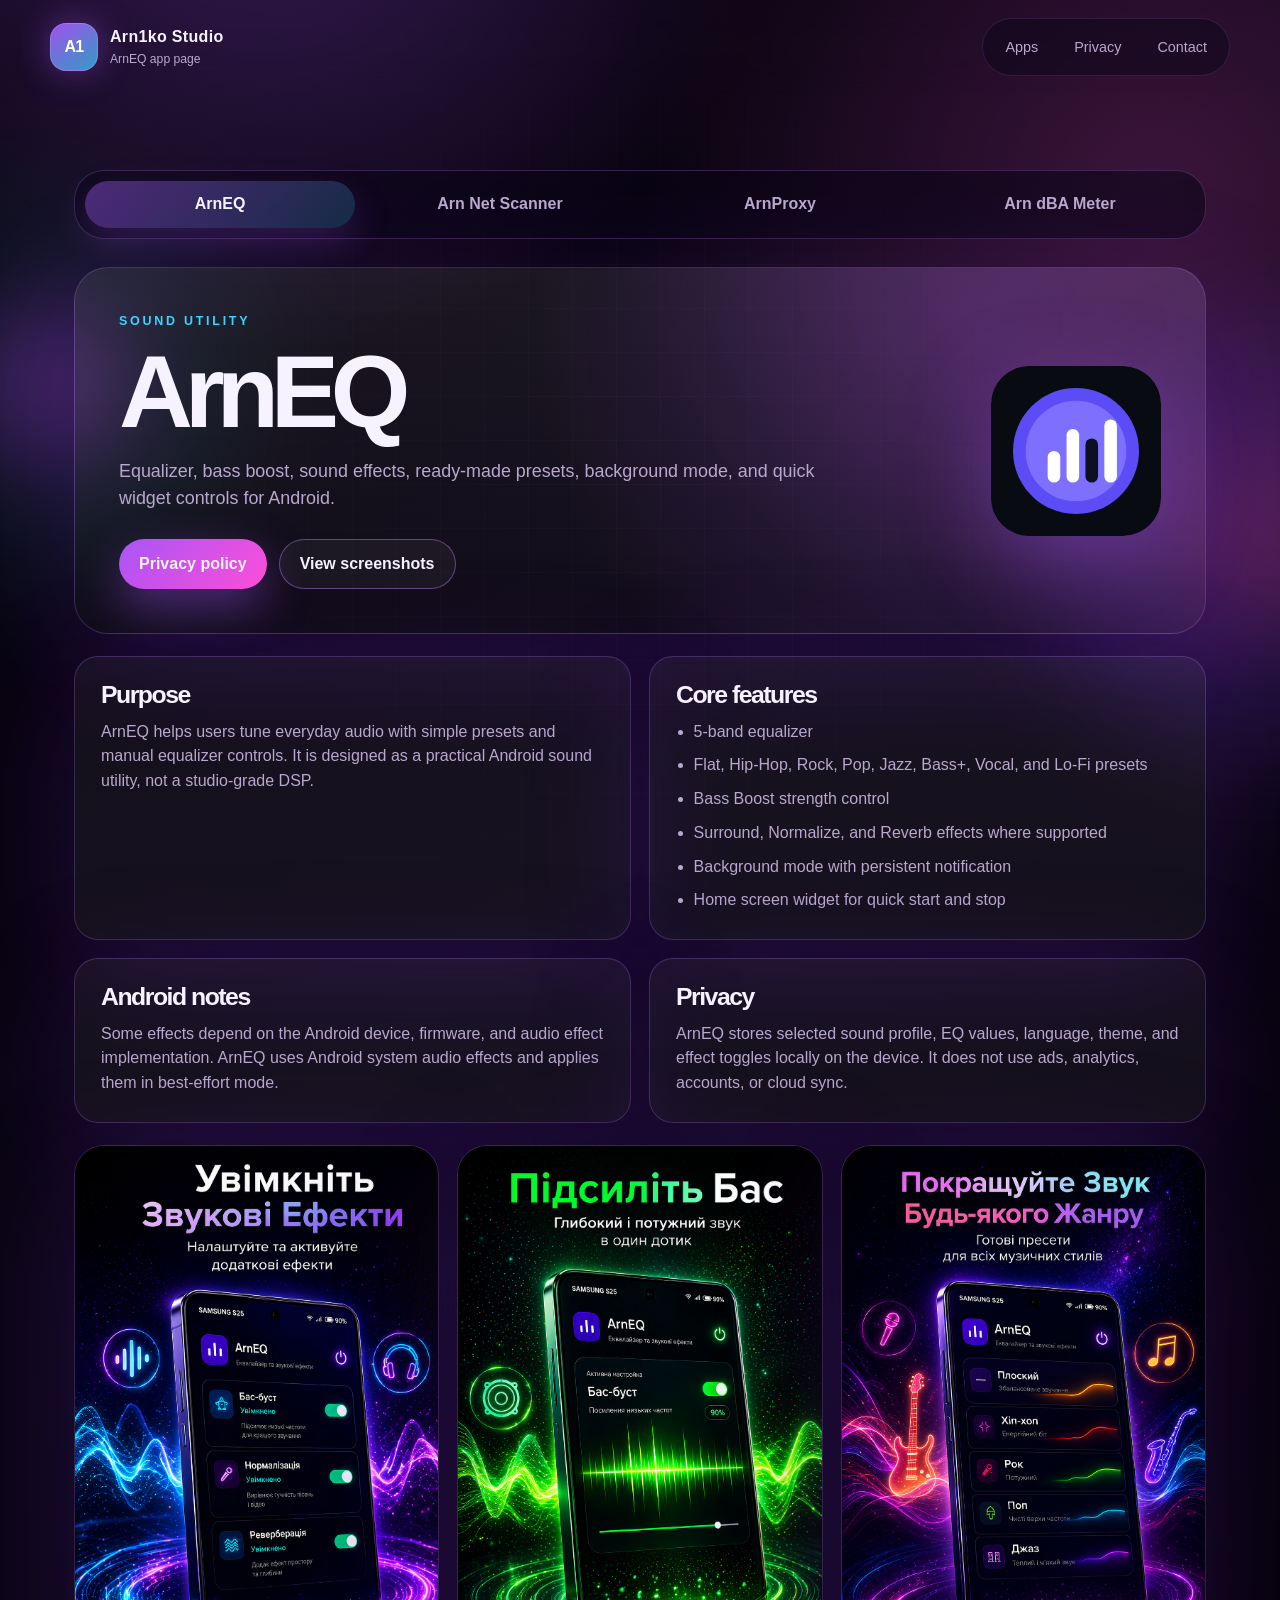
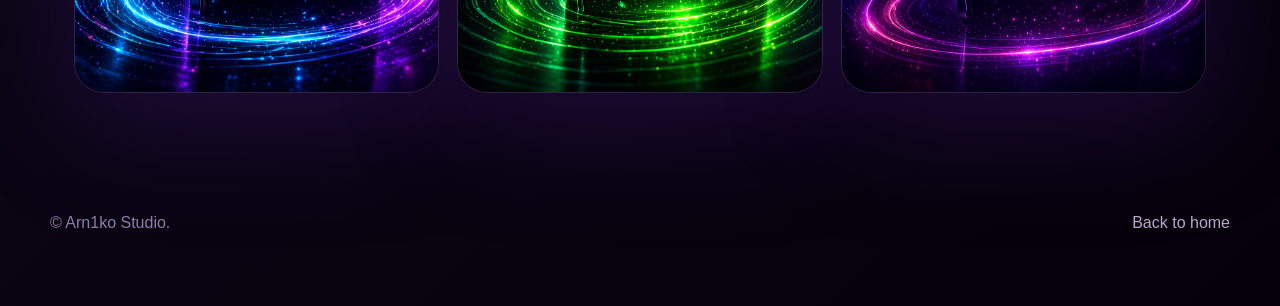
==== app-arneq.html @ 310aeb03 "Add files via upload" ====
<!doctype html>
<html lang="en">
  <head>
    <meta charset="utf-8">
    <meta name="viewport" content="width=device-width, initial-scale=1">
    <meta name="description" content="ArnEQ app page by Arn1ko Studio. Equalizer, bass boost, presets, and Android sound effects.">
    <meta name="theme-color" content="#12051f">
    <title>ArnEQ - Arn1ko Studio</title>
    <link rel="icon" href="assets/images/favicon.svg" type="image/svg+xml">
    <link rel="stylesheet" href="styles.css">
  </head>
  <body>
    <div class="aurora aurora-one" aria-hidden="true"></div>
    <div class="aurora aurora-two" aria-hidden="true"></div>
    <div class="grid-noise" aria-hidden="true"></div>

    <header class="site-header">
      <a class="brand" href="index.html" aria-label="Arn1ko Studio home">
        <span class="brand-mark">A1</span>
        <span><strong>Arn1ko Studio</strong><small>ArnEQ app page</small></span>
      </a>
      <nav class="nav" aria-label="Main navigation">
        <a href="index.html#apps">Apps</a>
        <a href="privacy-policy.html">Privacy</a>
        <a href="index.html#contact">Contact</a>
      </nav>
    </header>

    <main class="app-page-shell">
      <nav class="app-tabs" aria-label="Application pages">
        <a class="active" href="app-arneq.html">ArnEQ</a>
        <a href="app-net-scanner.html">Arn Net Scanner</a>
        <a href="app-arnproxy.html">ArnProxy</a>
        <a href="app-soundwatch.html">Arn dBA Meter</a>
      </nav>

      <section class="app-detail-hero">
        <div>
          <p class="eyebrow">Sound utility</p>
          <h1>ArnEQ</h1>
          <p>
            Equalizer, bass boost, sound effects, ready-made presets, background
            mode, and quick widget controls for Android.
          </p>
          <div class="detail-actions">
            <a class="button primary" href="privacy-policy.html">Privacy policy</a>
            <a class="button ghost" href="index.html#showcase">View screenshots</a>
          </div>
        </div>
        <img class="app-detail-icon" src="assets/images/arneq-icon.svg" alt="ArnEQ icon">
      </section>

      <section class="detail-grid">
        <article class="spec-card">
          <h2>Purpose</h2>
          <p>
            ArnEQ helps users tune everyday audio with simple presets and manual
            equalizer controls. It is designed as a practical Android sound
            utility, not a studio-grade DSP.
          </p>
        </article>
        <article class="spec-card">
          <h2>Core features</h2>
          <ul>
            <li>5-band equalizer</li>
            <li>Flat, Hip-Hop, Rock, Pop, Jazz, Bass+, Vocal, and Lo-Fi presets</li>
            <li>Bass Boost strength control</li>
            <li>Surround, Normalize, and Reverb effects where supported</li>
            <li>Background mode with persistent notification</li>
            <li>Home screen widget for quick start and stop</li>
          </ul>
        </article>
        <article class="spec-card">
          <h2>Android notes</h2>
          <p>
            Some effects depend on the Android device, firmware, and audio
            effect implementation. ArnEQ uses Android system audio effects and
            applies them in best-effort mode.
          </p>
        </article>
        <article class="spec-card">
          <h2>Privacy</h2>
          <p>
            ArnEQ stores selected sound profile, EQ values, language, theme,
            and effect toggles locally on the device. It does not use ads,
            analytics, accounts, or cloud sync.
          </p>
        </article>
      </section>

      <section class="mini-gallery">
        <img src="assets/images/arneq-effects.png" alt="ArnEQ sound effects screen">
        <img src="assets/images/arneq-bass.png" alt="ArnEQ bass boost screen">
        <img src="assets/images/arneq-presets.png" alt="ArnEQ presets screen">
      </section>
    </main>

    <footer class="site-footer">
      <p>&copy; <span id="year"></span> Arn1ko Studio.</p>
      <a href="index.html">Back to home</a>
    </footer>

    <script src="script.js"></script>
  </body>
</html>
---- styles.css ----
:root {
  color-scheme: dark;
  --bg: #05010a;
  --bg-2: #0b0615;
  --panel: rgba(22, 14, 38, 0.72);
  --panel-strong: rgba(34, 20, 56, 0.86);
  --border: rgba(196, 141, 255, 0.22);
  --border-strong: rgba(196, 141, 255, 0.42);
  --text: #f7f2ff;
  --muted: #b9a8cd;
  --muted-2: #8f7ca8;
  --purple: #a855f7;
  --violet: #7c3aed;
  --cyan: #38d5ff;
  --pink: #ff4fd8;
  --green: #28f7a8;
  --shadow: 0 30px 120px rgba(98, 35, 182, 0.25);
  --radius-xl: 34px;
  --radius-lg: 24px;
  --radius-md: 18px;
  --max: 1180px;
  --page-pad: clamp(16px, 4vw, 24px);
}

* {
  box-sizing: border-box;
}

html {
  scroll-behavior: smooth;
  text-size-adjust: 100%;
  -webkit-text-size-adjust: 100%;
}

body {
  width: 100%;
  min-width: 320px;
  min-height: 100vh;
  margin: 0;
  background:
    radial-gradient(circle at 20% -10%, rgba(168, 85, 247, 0.35), transparent 34rem),
    radial-gradient(circle at 90% 10%, rgba(255, 79, 216, 0.20), transparent 32rem),
    linear-gradient(135deg, #05010a 0%, #0b0615 45%, #05010a 100%);
  color: var(--text);
  font-family: "Oxanium", "Space Grotesk", "Trebuchet MS", sans-serif;
  line-height: 1.55;
  overflow-x: hidden;
  -webkit-font-smoothing: antialiased;
}

a {
  color: inherit;
  text-decoration: none;
}

img {
  display: block;
  max-width: 100%;
  height: auto;
}

body,
main,
section,
article,
div,
header,
nav,
footer {
  min-width: 0;
}

h1,
h2,
h3,
p,
li,
dd,
a {
  overflow-wrap: anywhere;
}

.aurora,
.grid-noise {
  pointer-events: none;
  position: fixed;
  inset: auto;
  z-index: -2;
}

.aurora {
  width: 34rem;
  height: 34rem;
  border-radius: 999px;
  filter: blur(36px);
  opacity: 0.55;
  mix-blend-mode: screen;
}

.aurora-one {
  top: 12%;
  left: -14rem;
  background: radial-gradient(circle, rgba(168, 85, 247, 0.75), rgba(56, 213, 255, 0.12), transparent 70%);
  animation: drift 13s ease-in-out infinite alternate;
}

.aurora-two {
  right: -16rem;
  bottom: 10%;
  background: radial-gradient(circle, rgba(255, 79, 216, 0.55), rgba(124, 58, 237, 0.38), transparent 72%);
  animation: drift 16s ease-in-out infinite alternate-reverse;
}

.grid-noise {
  inset: 0;
  z-index: -3;
  background:
    linear-gradient(rgba(255, 255, 255, 0.028) 1px, transparent 1px),
    linear-gradient(90deg, rgba(255, 255, 255, 0.028) 1px, transparent 1px);
  background-size: 44px 44px;
  mask-image: radial-gradient(circle at center, rgba(0, 0, 0, 0.9), transparent 76%);
}

.site-header {
  position: sticky;
  top: 0;
  z-index: 20;
  display: flex;
  flex-wrap: wrap;
  align-items: center;
  justify-content: space-between;
  width: min(100%, calc(var(--max) + 48px));
  margin: 0 auto;
  padding: clamp(14px, 2.4vw, 18px) var(--page-pad);
  gap: 14px;
  backdrop-filter: blur(18px);
}

.brand {
  display: inline-flex;
  align-items: center;
  gap: 12px;
}

.brand-mark {
  display: grid;
  width: 48px;
  height: 48px;
  place-items: center;
  border: 1px solid var(--border-strong);
  border-radius: 16px;
  background:
    linear-gradient(145deg, rgba(168, 85, 247, 0.95), rgba(56, 213, 255, 0.72)),
    #1a0b2a;
  box-shadow: 0 0 34px rgba(168, 85, 247, 0.42);
  color: #fff;
  font-weight: 900;
  letter-spacing: -0.04em;
}

.brand strong,
.brand small {
  display: block;
}

.brand strong {
  font-size: 1rem;
  letter-spacing: 0.02em;
}

.brand small {
  color: var(--muted);
  font-size: 0.76rem;
}

.nav {
  display: flex;
  flex-wrap: wrap;
  justify-content: flex-end;
  gap: 8px;
  max-width: 100%;
  padding: 8px;
  border: 1px solid rgba(196, 141, 255, 0.14);
  border-radius: 999px;
  background: rgba(12, 6, 24, 0.52);
}

.nav a {
  white-space: nowrap;
  padding: 9px 14px;
  border-radius: 999px;
  color: var(--muted);
  font-size: 0.9rem;
  transition: color 180ms ease, background 180ms ease;
}

.nav a:hover,
.nav a:focus-visible {
  color: var(--text);
  background: rgba(168, 85, 247, 0.18);
  outline: none;
}

.section-shell {
  max-width: var(--max);
  margin: 0 auto;
  padding: clamp(58px, 8vw, 86px) var(--page-pad);
}

.hero {
  display: grid;
  grid-template-columns: minmax(0, 1.05fr) minmax(320px, 0.95fr);
  gap: 44px;
  align-items: center;
  min-height: 720px;
  min-height: min(780px, calc(100svh - 24px));
  padding-top: 120px;
}

.eyebrow {
  margin: 0 0 14px;
  color: var(--cyan);
  font-size: 0.78rem;
  font-weight: 800;
  letter-spacing: 0.22em;
  text-transform: uppercase;
}

h1,
h2,
h3,
p {
  margin-top: 0;
}

h1 {
  max-width: 780px;
  margin-bottom: 24px;
  font-size: clamp(3.2rem, 8vw, 7.2rem);
  line-height: 0.92;
  letter-spacing: -0.08em;
  text-wrap: balance;
}

h2 {
  margin-bottom: 18px;
  font-size: clamp(2rem, 5vw, 4.3rem);
  line-height: 0.98;
  letter-spacing: -0.06em;
  text-wrap: balance;
}

h3 {
  margin-bottom: 10px;
  font-size: 1.32rem;
  letter-spacing: -0.03em;
}

.hero-text,
.section-heading p,
.contact-section p,
.glass-panel p {
  color: var(--muted);
  font-size: 1.08rem;
}

.hero-text {
  max-width: 650px;
  margin-bottom: 30px;
}

.hero-actions {
  display: flex;
  flex-wrap: wrap;
  gap: 14px;
  margin-bottom: 34px;
}

.button {
  display: inline-flex;
  align-items: center;
  justify-content: center;
  min-height: 50px;
  padding: 0 20px;
  border-radius: 999px;
  font-weight: 800;
  transition: transform 180ms ease, border-color 180ms ease, box-shadow 180ms ease;
}

.button:hover,
.button:focus-visible {
  transform: translateY(-2px);
  outline: none;
}

.button.primary {
  background: linear-gradient(135deg, var(--purple), var(--pink));
  box-shadow: 0 18px 46px rgba(168, 85, 247, 0.42);
}

.button.ghost {
  border: 1px solid var(--border-strong);
  background: rgba(255, 255, 255, 0.045);
  color: var(--text);
}

.quick-stats {
  display: grid;
  grid-template-columns: repeat(3, minmax(0, 1fr));
  gap: 12px;
  max-width: 620px;
  margin: 0;
}

.quick-stats div {
  padding: 18px;
  border: 1px solid var(--border);
  border-radius: 22px;
  background: rgba(255, 255, 255, 0.045);
}

.quick-stats dt {
  font-size: 2rem;
  font-weight: 900;
}

.quick-stats dd {
  margin: 0;
  color: var(--muted);
  font-size: 0.88rem;
}

.hero-orb {
  position: relative;
  display: grid;
  min-height: 520px;
  place-items: center;
}

.studio-deck {
  isolation: isolate;
}

.deck-card {
  position: relative;
  display: grid;
  width: min(100%, 520px);
  gap: 22px;
  padding: clamp(24px, 4vw, 34px);
  border: 1px solid rgba(216, 194, 255, 0.22);
  border-radius: 34px;
  background:
    radial-gradient(circle at 20% 10%, rgba(168, 85, 247, 0.24), transparent 34%),
    radial-gradient(circle at 88% 8%, rgba(56, 213, 255, 0.14), transparent 28%),
    linear-gradient(145deg, rgba(255, 255, 255, 0.105), rgba(255, 255, 255, 0.03)),
    rgba(10, 4, 22, 0.88);
  box-shadow:
    0 30px 110px rgba(0, 0, 0, 0.45),
    0 0 72px rgba(168, 85, 247, 0.22);
  overflow: hidden;
}

.deck-card::before {
  content: "";
  position: absolute;
  inset: 0;
  background:
    linear-gradient(rgba(255, 255, 255, 0.035) 1px, transparent 1px),
    linear-gradient(90deg, rgba(255, 255, 255, 0.035) 1px, transparent 1px);
  background-size: 34px 34px;
  mask-image: radial-gradient(circle at 50% 34%, rgba(0, 0, 0, 0.75), transparent 72%);
}

.deck-card::after {
  content: "";
  position: absolute;
  right: -90px;
  bottom: -110px;
  width: 260px;
  height: 260px;
  border: 1px solid rgba(168, 85, 247, 0.20);
  border-radius: 999px;
  box-shadow: 0 0 54px rgba(168, 85, 247, 0.16);
}

.deck-header,
.deck-card > p,
.deck-apps {
  position: relative;
  z-index: 1;
}

.deck-header {
  display: flex;
  align-items: center;
  gap: 18px;
}

.deck-mark {
  display: grid;
  width: clamp(78px, 16vw, 108px);
  height: clamp(78px, 16vw, 108px);
  flex: 0 0 auto;
  place-items: center;
  border: 1px solid rgba(196, 141, 255, 0.28);
  border-radius: 28px;
  background:
    radial-gradient(circle at 55% 22%, rgba(255, 255, 255, 0.24), transparent 20%),
    linear-gradient(145deg, #8b5cf6, #4c1d95 58%, #180827);
  box-shadow: 0 22px 68px rgba(124, 58, 237, 0.42);
  font-size: clamp(1.85rem, 5vw, 3rem);
  font-weight: 950;
  letter-spacing: -0.08em;
}

.deck-title {
  display: grid;
  gap: 5px;
}

.deck-title span {
  color: var(--cyan);
  font-size: 0.78rem;
  font-weight: 900;
  letter-spacing: 0.18em;
  text-transform: uppercase;
}

.deck-title strong {
  max-width: 12ch;
  font-size: clamp(1.75rem, 4vw, 2.85rem);
  line-height: 0.98;
  letter-spacing: -0.055em;
}

.deck-card > p {
  max-width: 440px;
  margin: 0;
  color: var(--muted);
}

.deck-apps {
  display: grid;
  grid-template-columns: repeat(2, minmax(0, 1fr));
  gap: 12px;
}

.deck-app {
  display: grid;
  grid-template-columns: auto minmax(0, 1fr);
  grid-template-areas:
    "icon name"
    "icon text";
  gap: 2px 12px;
  align-items: center;
  min-height: 86px;
  padding: 14px;
  border: 1px solid rgba(196, 141, 255, 0.18);
  border-radius: 22px;
  background: rgba(5, 1, 10, 0.48);
  transition: transform 180ms ease, border-color 180ms ease, background 180ms ease;
}

.deck-app:hover,
.deck-app:focus-visible {
  transform: translateY(-3px);
  border-color: var(--border-strong);
  background: rgba(168, 85, 247, 0.12);
  outline: none;
}

.deck-icon {
  grid-area: icon;
  display: grid;
  width: 44px;
  height: 44px;
  place-items: center;
  border-radius: 16px;
  background: linear-gradient(145deg, rgba(168, 85, 247, 0.95), rgba(56, 213, 255, 0.72));
  box-shadow: 0 12px 34px rgba(168, 85, 247, 0.24);
}

.deck-image {
  overflow: hidden;
  padding: 0;
  background: rgba(255, 255, 255, 0.04);
}

.deck-image img {
  width: 100%;
  height: 100%;
  object-fit: cover;
}

.deck-app strong {
  grid-area: name;
  min-width: 0;
  font-size: 1rem;
  line-height: 1.12;
}

.deck-app small {
  grid-area: text;
  min-width: 0;
  color: var(--muted);
  font-size: 0.82rem;
}

.section-heading {
  max-width: 780px;
  margin-bottom: 34px;
}

.section-heading.split {
  display: grid;
  max-width: none;
  grid-template-columns: 1fr 0.76fr;
  gap: 34px;
  align-items: end;
}

.app-grid {
  display: grid;
  grid-template-columns: repeat(4, minmax(0, 1fr));
  gap: 18px;
}

.app-card {
  position: relative;
  min-height: 310px;
  padding: 22px;
  border: 1px solid var(--border);
  border-radius: var(--radius-lg);
  background:
    linear-gradient(180deg, rgba(255, 255, 255, 0.075), rgba(255, 255, 255, 0.028)),
    var(--panel);
  box-shadow: var(--shadow);
  overflow: hidden;
}

.app-card::after {
  content: "";
  position: absolute;
  inset: auto -20% -40% -20%;
  height: 150px;
  background: radial-gradient(circle, rgba(168, 85, 247, 0.22), transparent 70%);
}

.featured-card {
  grid-column: span 2;
  background:
    radial-gradient(circle at 22% 18%, rgba(56, 213, 255, 0.18), transparent 25rem),
    radial-gradient(circle at 78% 80%, rgba(255, 79, 216, 0.20), transparent 24rem),
    var(--panel-strong);
}

.app-icon {
  position: relative;
  z-index: 1;
  width: 68px;
  height: 68px;
  margin-bottom: 22px;
  border-radius: 20px;
  object-fit: cover;
  box-shadow: 0 18px 44px rgba(0, 0, 0, 0.35);
}

.app-content {
  position: relative;
  z-index: 1;
}

.app-content p {
  color: var(--muted);
}

.app-content ul {
  display: grid;
  gap: 8px;
  margin: 18px 0 0;
  padding: 0;
  list-style: none;
  color: var(--muted);
}

.app-content li {
  position: relative;
  padding-left: 18px;
}

.app-content li::before {
  content: "";
  position: absolute;
  top: 0.7em;
  left: 0;
  width: 7px;
  height: 7px;
  border-radius: 999px;
  background: var(--cyan);
  box-shadow: 0 0 18px var(--cyan);
}

.app-detail-link {
  display: inline-flex;
  margin-top: 20px;
  color: var(--cyan);
  font-weight: 900;
  text-decoration: underline;
  text-underline-offset: 5px;
}

.app-detail-link:hover,
.app-detail-link:focus-visible {
  color: var(--text);
  outline: none;
}

.status-pill {
  display: inline-flex;
  align-items: center;
  margin-bottom: 14px;
  padding: 6px 10px;
  border: 1px solid rgba(168, 85, 247, 0.32);
  border-radius: 999px;
  background: rgba(168, 85, 247, 0.12);
  color: #d8c2ff;
  font-size: 0.75rem;
  font-weight: 800;
  letter-spacing: 0.08em;
  text-transform: uppercase;
}

.status-pill.live {
  border-color: rgba(40, 247, 168, 0.42);
  background: rgba(40, 247, 168, 0.10);
  color: #a7ffd9;
}

.status-pill.dev {
  border-color: rgba(56, 213, 255, 0.38);
  background: rgba(56, 213, 255, 0.10);
  color: #aeeeff;
}

.showcase-section {
  padding-top: 56px;
}

.showcase-grid {
  display: grid;
  grid-template-columns: repeat(4, minmax(0, 1fr));
  gap: 18px;
  align-items: start;
}

.phone-shot {
  margin: 0;
  padding: 10px;
  border: 1px solid var(--border);
  border-radius: 28px;
  background: rgba(255, 255, 255, 0.045);
  box-shadow: var(--shadow);
  transform: translateY(0);
  transition: transform 220ms ease, border-color 220ms ease;
}

.phone-shot:nth-child(2),
.phone-shot:nth-child(3) {
  margin-top: 50px;
}

.phone-shot:hover {
  transform: translateY(-8px);
  border-color: var(--border-strong);
}

.phone-shot img {
  width: 100%;
  border-radius: 22px;
}

.phone-shot figcaption {
  padding: 14px 8px 4px;
  color: var(--muted);
  font-size: 0.9rem;
}

.reveal {
  opacity: 0;
  transform: translateY(22px);
  transition: opacity 700ms ease, transform 700ms ease;
}

.reveal.is-visible {
  opacity: 1;
  transform: translateY(0);
}

.about-section {
  display: grid;
  grid-template-columns: 0.88fr 1.12fr;
  gap: 20px;
}

.glass-panel,
.principles article,
.contact-card,
.policy-card,
.policy-hero {
  border: 1px solid var(--border);
  border-radius: var(--radius-xl);
  background: linear-gradient(180deg, rgba(255, 255, 255, 0.078), rgba(255, 255, 255, 0.032));
  box-shadow: var(--shadow);
}

.glass-panel {
  padding: 34px;
}

.principles {
  display: grid;
  gap: 14px;
}

.principles article {
  padding: 24px;
}

.principles span {
  display: inline-block;
  margin-bottom: 12px;
  color: var(--cyan);
  font-weight: 900;
  letter-spacing: 0.12em;
}

.principles p {
  margin-bottom: 0;
  color: var(--muted);
}

.contact-section {
  display: grid;
  grid-template-columns: 1fr 0.72fr;
  gap: 24px;
  align-items: center;
}

.contact-card {
  display: grid;
  gap: 10px;
  padding: 28px;
}

.contact-card > a:first-child {
  color: var(--cyan);
  font-size: clamp(1.2rem, 3vw, 1.8rem);
  font-weight: 900;
  word-break: break-word;
}

.contact-card span {
  color: var(--muted);
}

.text-link {
  color: #dfc7ff;
  text-decoration: underline;
  text-underline-offset: 4px;
}

.site-footer {
  display: flex;
  justify-content: space-between;
  max-width: calc(var(--max) + 48px);
  margin: 0 auto;
  padding: 32px 24px 54px;
  color: var(--muted-2);
}

.site-footer a {
  color: var(--muted);
}

.policy-shell {
  max-width: 920px;
  margin: 0 auto;
  padding: clamp(58px, 8vw, 86px) var(--page-pad);
}

.app-page-shell {
  max-width: var(--max);
  margin: 0 auto;
  padding: clamp(56px, 7vw, 76px) var(--page-pad) clamp(64px, 8vw, 86px);
}

.app-tabs {
  display: grid;
  grid-template-columns: repeat(4, minmax(0, 1fr));
  gap: 10px;
  margin-bottom: 28px;
  padding: 10px;
  border: 1px solid var(--border);
  border-radius: 30px;
  background: rgba(12, 6, 24, 0.58);
}

.app-tabs a {
  min-width: 0;
  padding: 11px 16px;
  border-radius: 999px;
  color: var(--muted);
  font-weight: 800;
  text-align: center;
  transition: color 180ms ease, background 180ms ease, box-shadow 180ms ease;
}

.app-tabs a.active,
.app-tabs a:hover,
.app-tabs a:focus-visible {
  color: var(--text);
  background: linear-gradient(135deg, rgba(168, 85, 247, 0.42), rgba(56, 213, 255, 0.18));
  box-shadow: 0 14px 36px rgba(168, 85, 247, 0.22);
  outline: none;
}

.app-detail-hero {
  display: grid;
  grid-template-columns: minmax(0, 1fr) auto;
  gap: 26px;
  align-items: center;
  margin-bottom: 22px;
  padding: clamp(24px, 5vw, 44px);
  border: 1px solid var(--border);
  border-radius: var(--radius-xl);
  background:
    radial-gradient(circle at 80% 18%, rgba(168, 85, 247, 0.24), transparent 28rem),
    linear-gradient(180deg, rgba(255, 255, 255, 0.078), rgba(255, 255, 255, 0.032));
  box-shadow: var(--shadow);
}

.app-detail-hero h1 {
  margin-bottom: 18px;
  font-size: clamp(3rem, 9vw, 6.4rem);
}

.app-detail-hero p:not(.eyebrow) {
  max-width: 720px;
  color: var(--muted);
  font-size: 1.12rem;
}

.app-detail-icon {
  width: min(32vw, 170px);
  height: min(32vw, 170px);
  min-width: 116px;
  min-height: 116px;
  border-radius: 38px;
  object-fit: contain;
  box-shadow: 0 24px 86px rgba(168, 85, 247, 0.34);
}

.detail-actions {
  display: flex;
  flex-wrap: wrap;
  align-items: center;
  gap: 12px;
  margin-top: 26px;
}

.detail-actions .status-pill {
  margin-bottom: 0;
}

.detail-grid {
  display: grid;
  grid-template-columns: repeat(2, minmax(0, 1fr));
  gap: 18px;
}

.spec-card {
  padding: 26px;
  border: 1px solid var(--border);
  border-radius: var(--radius-lg);
  background: rgba(255, 255, 255, 0.05);
  box-shadow: var(--shadow);
}

.spec-card h2 {
  margin-bottom: 12px;
  font-size: 1.55rem;
}

.spec-card p,
.spec-card li {
  color: var(--muted);
}

.spec-card p:last-child {
  margin-bottom: 0;
}

.spec-card ul {
  display: grid;
  gap: 9px;
  margin: 0;
  padding-left: 1.1rem;
}

.mini-gallery {
  display: grid;
  grid-template-columns: repeat(3, minmax(0, 1fr));
  gap: 18px;
  margin-top: 22px;
}

.mini-gallery img {
  border: 1px solid var(--border);
  border-radius: 30px;
  box-shadow: var(--shadow);
}

.policy-hero {
  padding: 34px;
  margin-bottom: 22px;
}

.policy-hero h1 {
  margin-bottom: 12px;
  font-size: clamp(2.6rem, 7vw, 5.6rem);
}

.policy-hero p:last-child {
  margin-bottom: 0;
  color: var(--muted);
}

.policy-card {
  padding: clamp(24px, 5vw, 46px);
}

.policy-card h2 {
  margin: 30px 0 10px;
  font-size: 1.55rem;
  letter-spacing: -0.03em;
}

.policy-card h2:first-child {
  margin-top: 0;
}

.policy-card p {
  color: var(--muted);
}

.policy-card a {
  color: var(--cyan);
  text-decoration: underline;
  text-underline-offset: 4px;
}

@keyframes drift {
  from { transform: translate3d(0, 0, 0) scale(1); }
  to { transform: translate3d(4rem, 3rem, 0) scale(1.12); }
}

@media (max-width: 1080px) {
  .site-header,
  .hero,
  .section-heading.split,
  .about-section,
  .contact-section {
    grid-template-columns: 1fr;
  }

  .site-header {
    align-items: flex-start;
    gap: 14px;
  }

  .nav {
    justify-content: flex-start;
    max-width: 100%;
    overflow-x: auto;
  }

  .hero {
    min-height: auto;
    padding-top: 78px;
  }

  .app-grid,
  .showcase-grid,
  .detail-grid,
  .mini-gallery {
    grid-template-columns: repeat(2, minmax(0, 1fr));
  }

  .featured-card {
    grid-column: span 2;
  }

  .phone-shot:nth-child(2),
  .phone-shot:nth-child(3) {
    margin-top: 0;
  }
}

@media (max-width: 760px) {
  .app-tabs {
    grid-template-columns: repeat(2, minmax(0, 1fr));
    border-radius: 24px;
  }

  .contact-card,
  .glass-panel,
  .policy-card,
  .policy-hero,
  .spec-card {
    border-radius: 24px;
  }

  .quick-stats {
    grid-template-columns: 1fr;
  }

  .hero-actions .button {
    flex: 1 1 180px;
  }
}

@media (max-width: 640px) {
  .site-header {
    position: relative;
    padding: 16px var(--page-pad);
  }

  .brand small {
    display: none;
  }

  .nav {
    width: 100%;
    display: grid;
    grid-template-columns: repeat(2, minmax(0, 1fr));
    border-radius: 22px;
  }

  .nav a {
    text-align: center;
  }

  .section-shell,
  .policy-shell {
    padding: 54px var(--page-pad);
  }

  .hero {
    padding-top: 48px;
  }

  h1 {
    font-size: clamp(3rem, 18vw, 4.8rem);
  }

  .quick-stats,
  .app-grid,
  .showcase-grid,
  .detail-grid,
  .mini-gallery,
  .app-detail-hero {
    grid-template-columns: 1fr;
  }

  .app-detail-icon {
    justify-self: start;
  }

  .featured-card {
    grid-column: auto;
  }

  .hero-orb {
    min-height: 380px;
  }

  .deck-card {
    width: min(100%, 560px);
  }

  .site-footer {
    display: grid;
    gap: 8px;
    padding-inline: var(--page-pad);
  }
}

@media (max-width: 430px) {
  :root {
    --page-pad: 14px;
    --radius-xl: 26px;
    --radius-lg: 20px;
  }

  .brand-mark {
    width: 44px;
    height: 44px;
    border-radius: 14px;
  }

  .brand strong {
    font-size: 0.95rem;
  }

  .nav,
  .app-tabs {
    grid-template-columns: 1fr;
  }

  h1 {
    font-size: clamp(2.65rem, 16vw, 3.7rem);
    letter-spacing: -0.07em;
  }

  h2 {
    font-size: clamp(1.85rem, 11vw, 3.2rem);
  }

  .hero {
    gap: 28px;
  }

  .hero-orb {
    min-height: 310px;
  }

  .deck-card {
    border-radius: 26px;
  }

  .deck-header {
    align-items: flex-start;
  }

  .deck-apps {
    grid-template-columns: 1fr;
  }

  .app-card,
  .principles article,
  .contact-card {
    padding: 20px;
  }

  .app-detail-hero {
    padding: 22px;
  }

  .app-detail-hero h1 {
    font-size: clamp(2.55rem, 15vw, 3.6rem);
  }

  .detail-actions .button,
  .hero-actions .button {
    width: 100%;
  }
}

@media (prefers-reduced-motion: reduce) {
  *,
  *::before,
  *::after {
    animation-duration: 0.01ms !important;
    animation-iteration-count: 1 !important;
    scroll-behavior: auto !important;
    transition-duration: 0.01ms !important;
  }
}
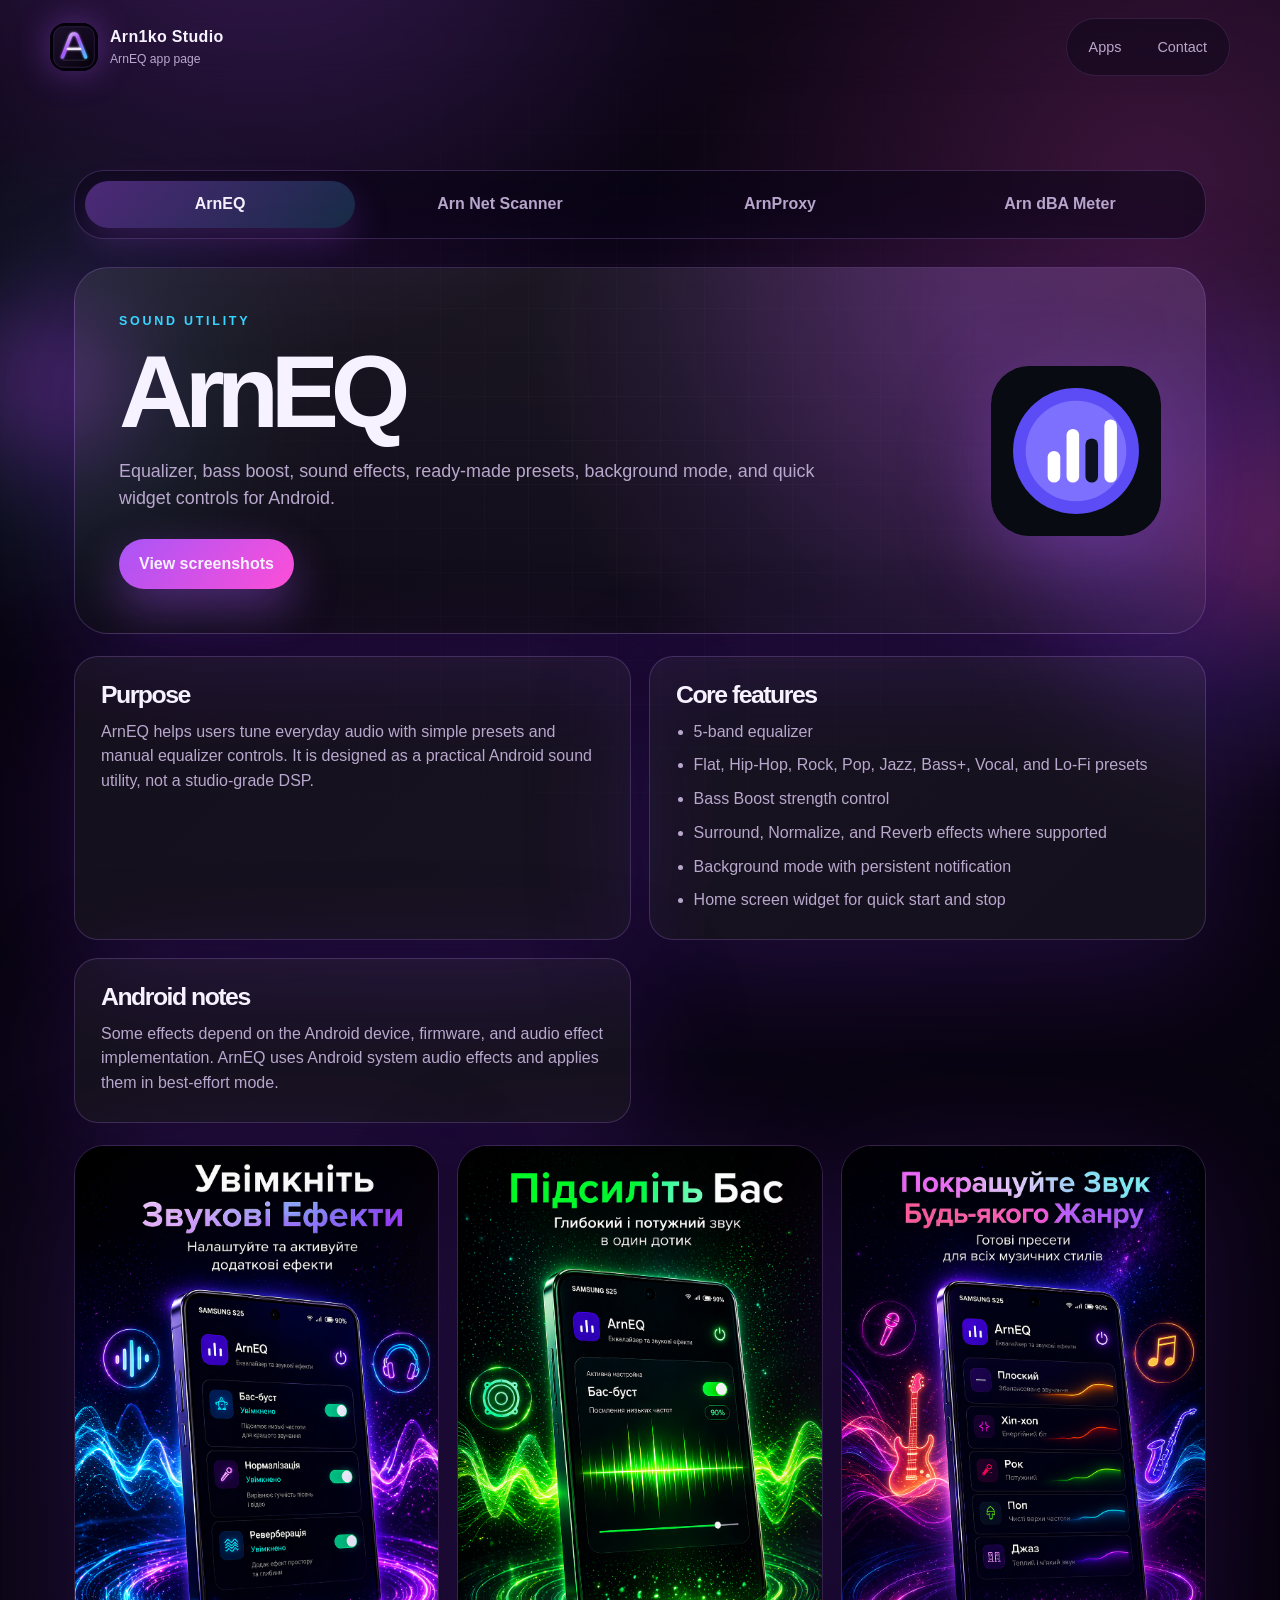
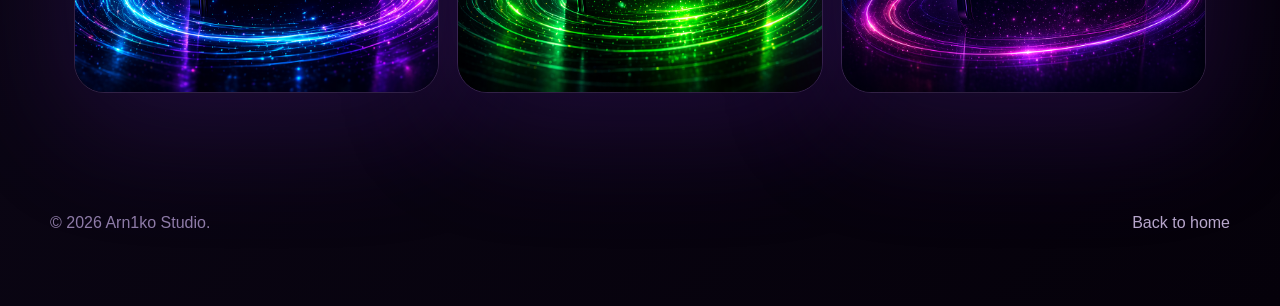
==== commit ff7a6ace: "Add files via upload" ====
--- a/app-arneq.html
+++ b/app-arneq.html
@@ -16,12 +16,11 @@
 
     <header class="site-header">
       <a class="brand" href="index.html" aria-label="Arn1ko Studio home">
-        <span class="brand-mark">A1</span>
+        <span class="brand-mark" aria-hidden="true"><img src="assets/images/favicon.svg" alt=""></span>
         <span><strong>Arn1ko Studio</strong><small>ArnEQ app page</small></span>
       </a>
       <nav class="nav" aria-label="Main navigation">
         <a href="index.html#apps">Apps</a>
-        <a href="privacy-policy.html">Privacy</a>
         <a href="index.html#contact">Contact</a>
       </nav>
     </header>
@@ -43,8 +42,7 @@
             mode, and quick widget controls for Android.
           </p>
           <div class="detail-actions">
-            <a class="button primary" href="privacy-policy.html">Privacy policy</a>
-            <a class="button ghost" href="index.html#showcase">View screenshots</a>
+            <a class="button primary" href="index.html#showcase">View screenshots</a>
           </div>
         </div>
         <img class="app-detail-icon" src="assets/images/arneq-icon.svg" alt="ArnEQ icon">
@@ -78,14 +76,6 @@
             applies them in best-effort mode.
           </p>
         </article>
-        <article class="spec-card">
-          <h2>Privacy</h2>
-          <p>
-            ArnEQ stores selected sound profile, EQ values, language, theme,
-            and effect toggles locally on the device. It does not use ads,
-            analytics, accounts, or cloud sync.
-          </p>
-        </article>
       </section>
 
       <section class="mini-gallery">
--- a/styles.css
+++ b/styles.css
@@ -27,9 +27,13 @@
 }
 
 html {
-  scroll-behavior: smooth;
+  scroll-behavior: auto;
   text-size-adjust: 100%;
   -webkit-text-size-adjust: 100%;
+}
+
+section[id] {
+  scroll-margin-top: 96px;
 }
 
 body {
@@ -81,11 +85,26 @@
 }
 
 .aurora,
+.ambient-field,
 .grid-noise {
   pointer-events: none;
   position: fixed;
   inset: auto;
   z-index: -2;
+}
+
+.ambient-field {
+  inset: -18vmax;
+  z-index: -4;
+  opacity: 0.72;
+  filter: blur(18px) saturate(1.14);
+  background:
+    radial-gradient(34rem 24rem at 14% 28%, rgba(168, 85, 247, 0.28), transparent 66%),
+    radial-gradient(30rem 22rem at 78% 18%, rgba(124, 58, 237, 0.22), transparent 68%),
+    radial-gradient(36rem 26rem at 58% 84%, rgba(255, 79, 216, 0.18), transparent 70%),
+    radial-gradient(26rem 20rem at 88% 74%, rgba(86, 34, 180, 0.24), transparent 72%);
+  transform: translate3d(0, 0, 0) scale(1.02);
+  animation: ambient-shift 22s ease-in-out infinite alternate;
 }
 
 .aurora {
@@ -147,15 +166,16 @@
   width: 48px;
   height: 48px;
   place-items: center;
-  border: 1px solid var(--border-strong);
   border-radius: 16px;
-  background:
-    linear-gradient(145deg, rgba(168, 85, 247, 0.95), rgba(56, 213, 255, 0.72)),
-    #1a0b2a;
+  background: #07020d;
   box-shadow: 0 0 34px rgba(168, 85, 247, 0.42);
-  color: #fff;
-  font-weight: 900;
-  letter-spacing: -0.04em;
+  overflow: hidden;
+}
+
+.brand-mark img {
+  width: 100%;
+  height: 100%;
+  object-fit: cover;
 }
 
 .brand strong,
@@ -398,19 +418,20 @@
 
 .deck-mark {
   display: grid;
-  width: clamp(78px, 16vw, 108px);
-  height: clamp(78px, 16vw, 108px);
+  width: clamp(70px, 12vw, 94px);
+  height: clamp(70px, 12vw, 94px);
   flex: 0 0 auto;
   place-items: center;
-  border: 1px solid rgba(196, 141, 255, 0.28);
-  border-radius: 28px;
-  background:
-    radial-gradient(circle at 55% 22%, rgba(255, 255, 255, 0.24), transparent 20%),
-    linear-gradient(145deg, #8b5cf6, #4c1d95 58%, #180827);
+  border-radius: 26px;
+  background: #07020d;
   box-shadow: 0 22px 68px rgba(124, 58, 237, 0.42);
-  font-size: clamp(1.85rem, 5vw, 3rem);
-  font-weight: 950;
-  letter-spacing: -0.08em;
+  overflow: hidden;
+}
+
+.deck-mark img {
+  width: 100%;
+  height: 100%;
+  object-fit: cover;
 }
 
 .deck-title {
@@ -469,6 +490,10 @@
   outline: none;
 }
 
+.deck-app-wide {
+  grid-column: 1 / -1;
+}
+
 .deck-icon {
   grid-area: icon;
   display: grid;
@@ -551,6 +576,13 @@
   background:
     radial-gradient(circle at 22% 18%, rgba(56, 213, 255, 0.18), transparent 25rem),
     radial-gradient(circle at 78% 80%, rgba(255, 79, 216, 0.20), transparent 24rem),
+    var(--panel-strong);
+}
+
+.mesh-card {
+  background:
+    radial-gradient(circle at 20% 20%, rgba(119, 242, 208, 0.13), transparent 22rem),
+    radial-gradient(circle at 78% 76%, rgba(168, 85, 247, 0.22), transparent 26rem),
     var(--panel-strong);
 }
 
@@ -953,6 +985,14 @@
   color: var(--muted);
 }
 
+.policy-card ul {
+  display: grid;
+  gap: 8px;
+  margin: 0 0 20px;
+  padding-left: 1.2rem;
+  color: var(--muted);
+}
+
 .policy-card a {
   color: var(--cyan);
   text-decoration: underline;
@@ -962,6 +1002,18 @@
 @keyframes drift {
   from { transform: translate3d(0, 0, 0) scale(1); }
   to { transform: translate3d(4rem, 3rem, 0) scale(1.12); }
+}
+
+@keyframes ambient-shift {
+  0% {
+    transform: translate3d(-2rem, -1rem, 0) scale(1.02) rotate(0deg);
+  }
+  45% {
+    transform: translate3d(2.5rem, 1.5rem, 0) scale(1.08) rotate(5deg);
+  }
+  100% {
+    transform: translate3d(0.5rem, 3rem, 0) scale(1.04) rotate(-4deg);
+  }
 }
 
 @media (max-width: 1080px) {
@@ -1170,9 +1222,12 @@
   *,
   *::before,
   *::after {
-    animation-duration: 0.01ms !important;
-    animation-iteration-count: 1 !important;
     scroll-behavior: auto !important;
     transition-duration: 0.01ms !important;
   }
-}
+
+  .aurora,
+  .ambient-field {
+    animation-duration: 42s !important;
+  }
+}
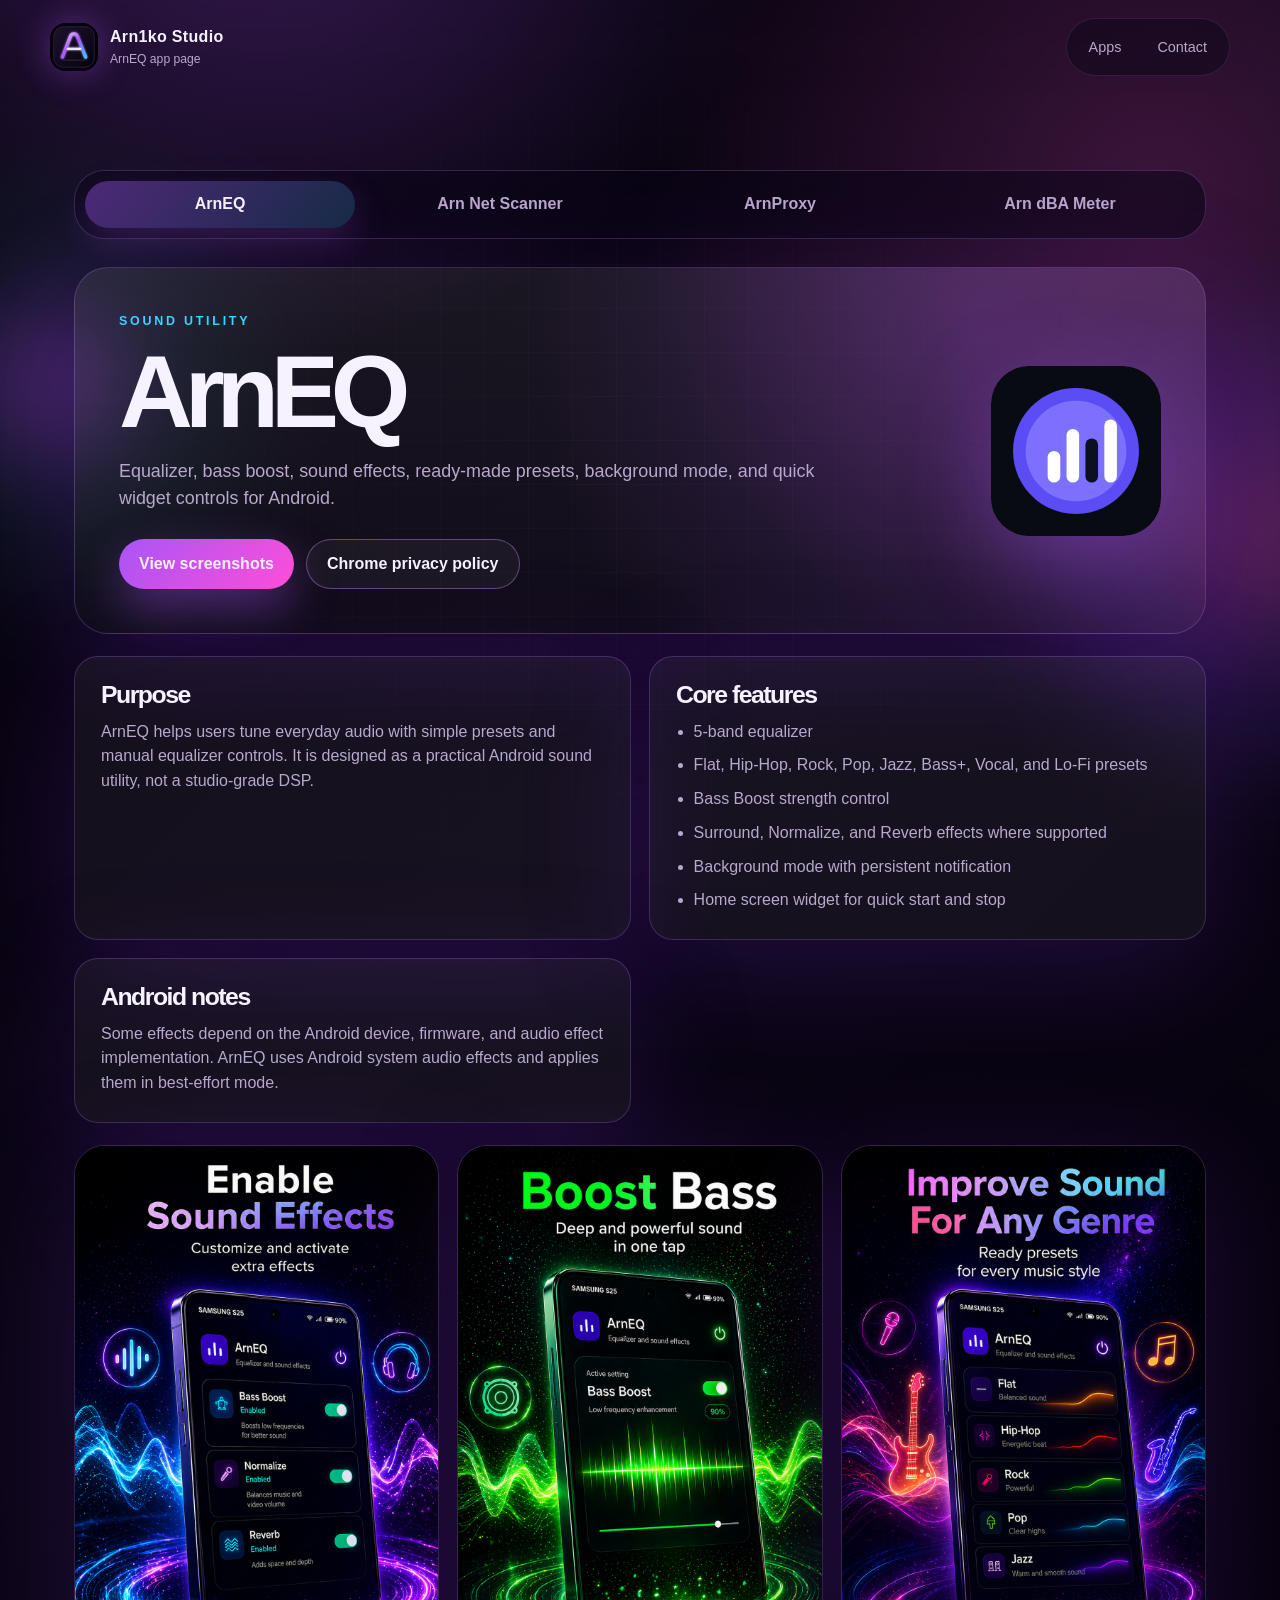
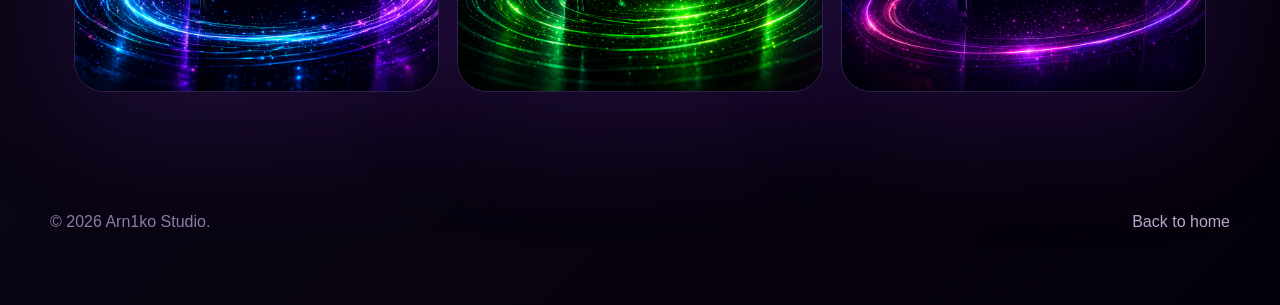
==== commit d9495ad7: "Add files via upload" ====
--- a/app-arneq.html
+++ b/app-arneq.html
@@ -43,6 +43,7 @@
           </p>
           <div class="detail-actions">
             <a class="button primary" href="index.html#showcase">View screenshots</a>
+            <a class="button ghost" href="arneq-chrome-privacy.html">Chrome privacy policy</a>
           </div>
         </div>
         <img class="app-detail-icon" src="assets/images/arneq-icon.svg" alt="ArnEQ icon">
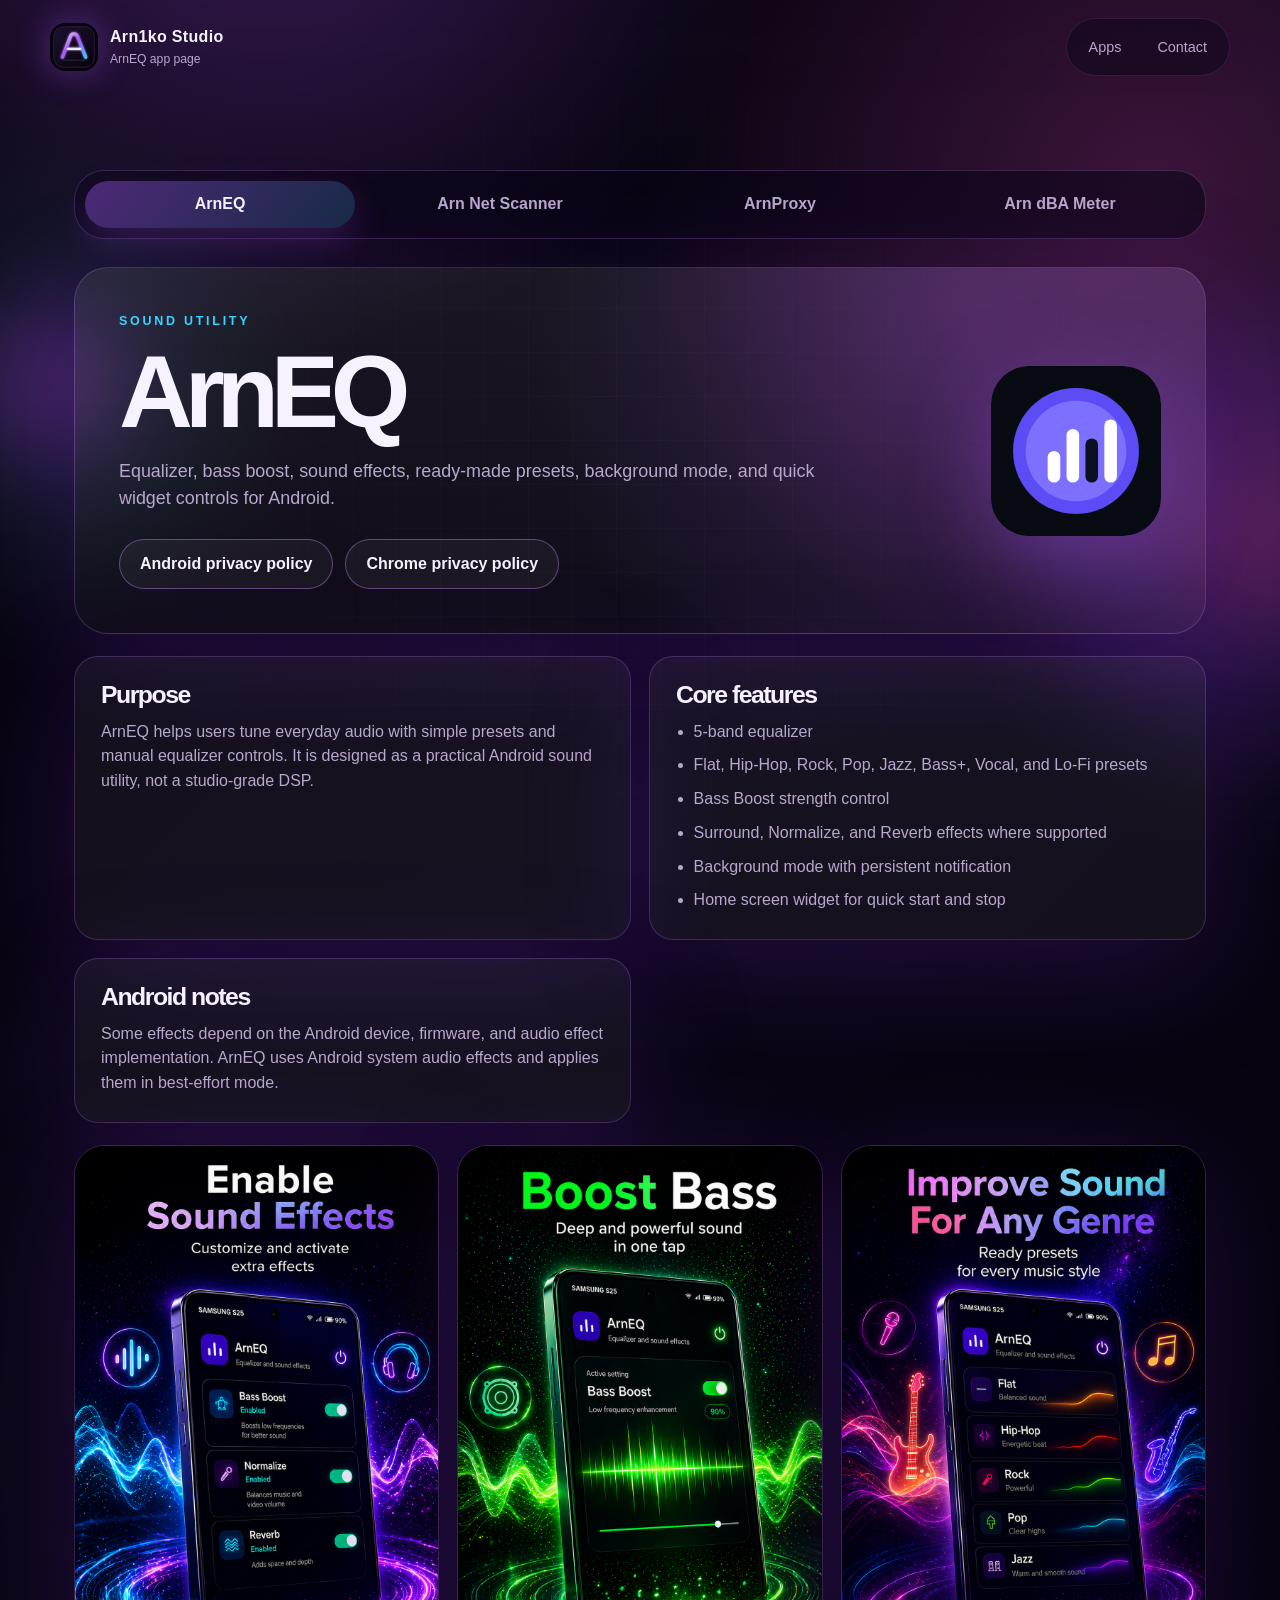
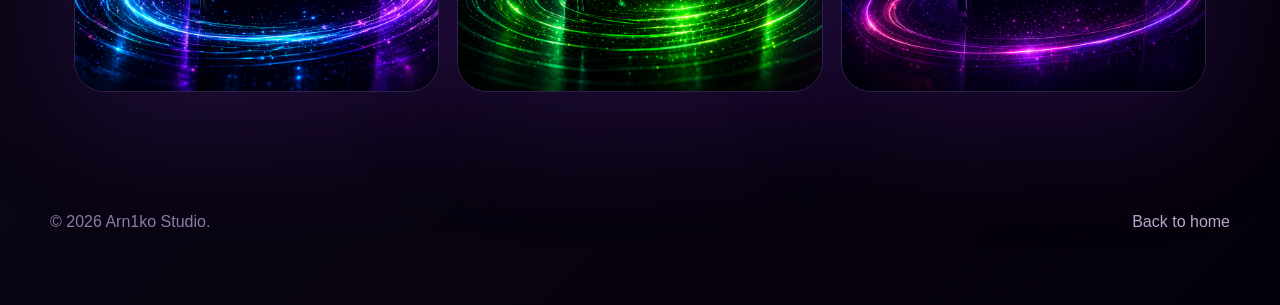
==== commit 5b012508: "Add ArnEQ Android privacy policy" ====
--- a/app-arneq.html
+++ b/app-arneq.html
@@ -42,7 +42,7 @@
             mode, and quick widget controls for Android.
           </p>
           <div class="detail-actions">
-            <a class="button primary" href="index.html#showcase">View screenshots</a>
+            <a class="button ghost" href="arneq-privacy-policy.html">Android privacy policy</a>
             <a class="button ghost" href="arneq-chrome-privacy.html">Chrome privacy policy</a>
           </div>
         </div>
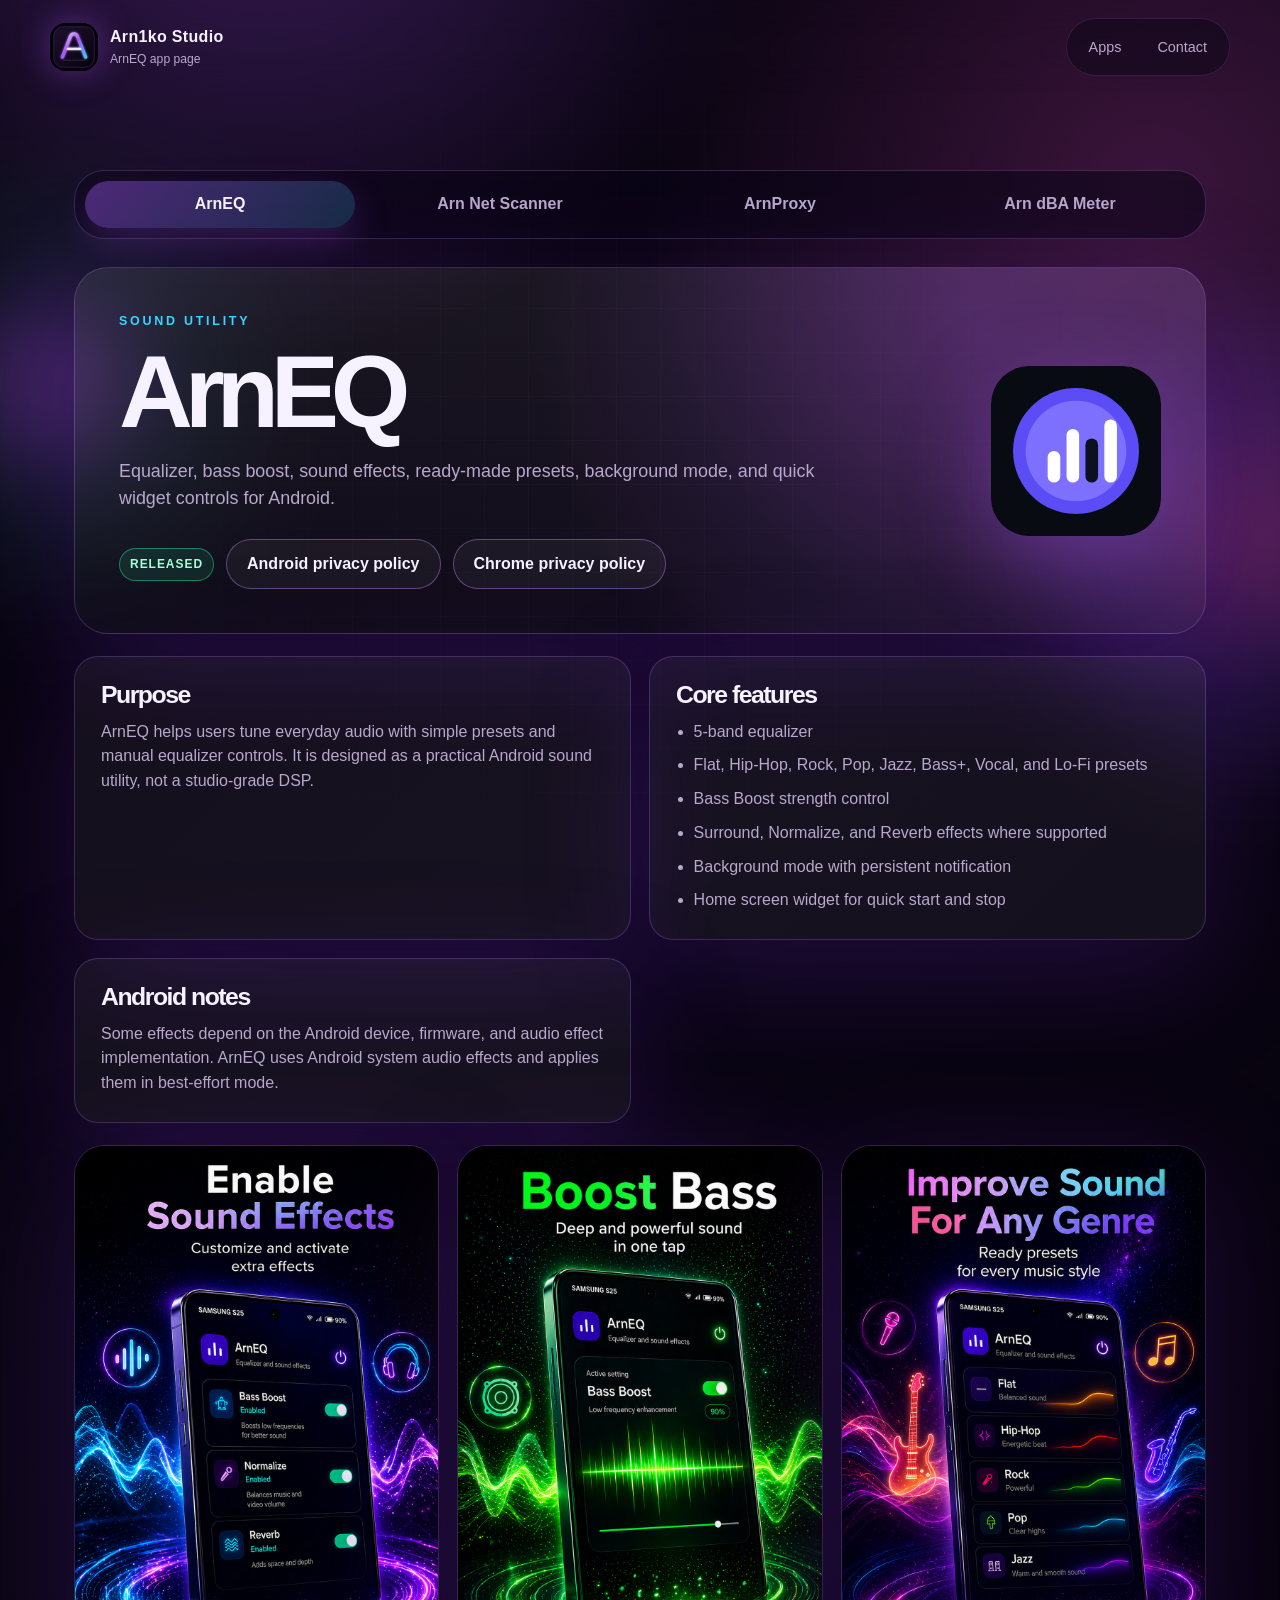
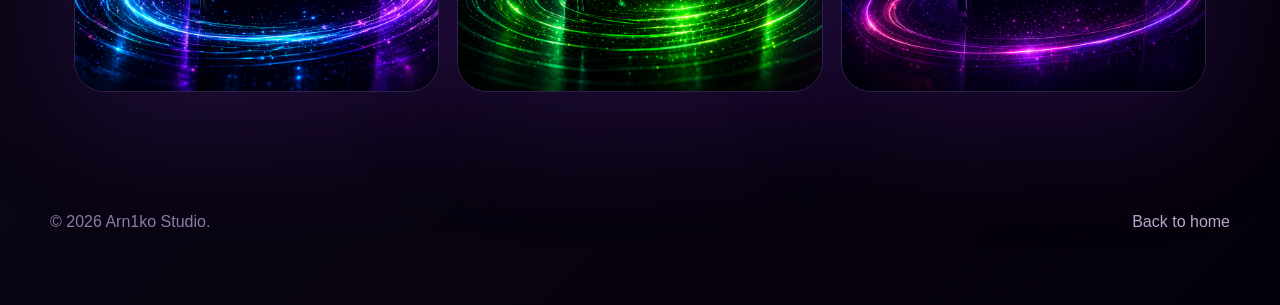
==== commit 5977304d: "Mark ArnEQ and Net Scanner as released" ====
--- a/app-arneq.html
+++ b/app-arneq.html
@@ -42,6 +42,7 @@
             mode, and quick widget controls for Android.
           </p>
           <div class="detail-actions">
+            <span class="status-pill live">Released</span>
             <a class="button ghost" href="arneq-privacy-policy.html">Android privacy policy</a>
             <a class="button ghost" href="arneq-chrome-privacy.html">Chrome privacy policy</a>
           </div>
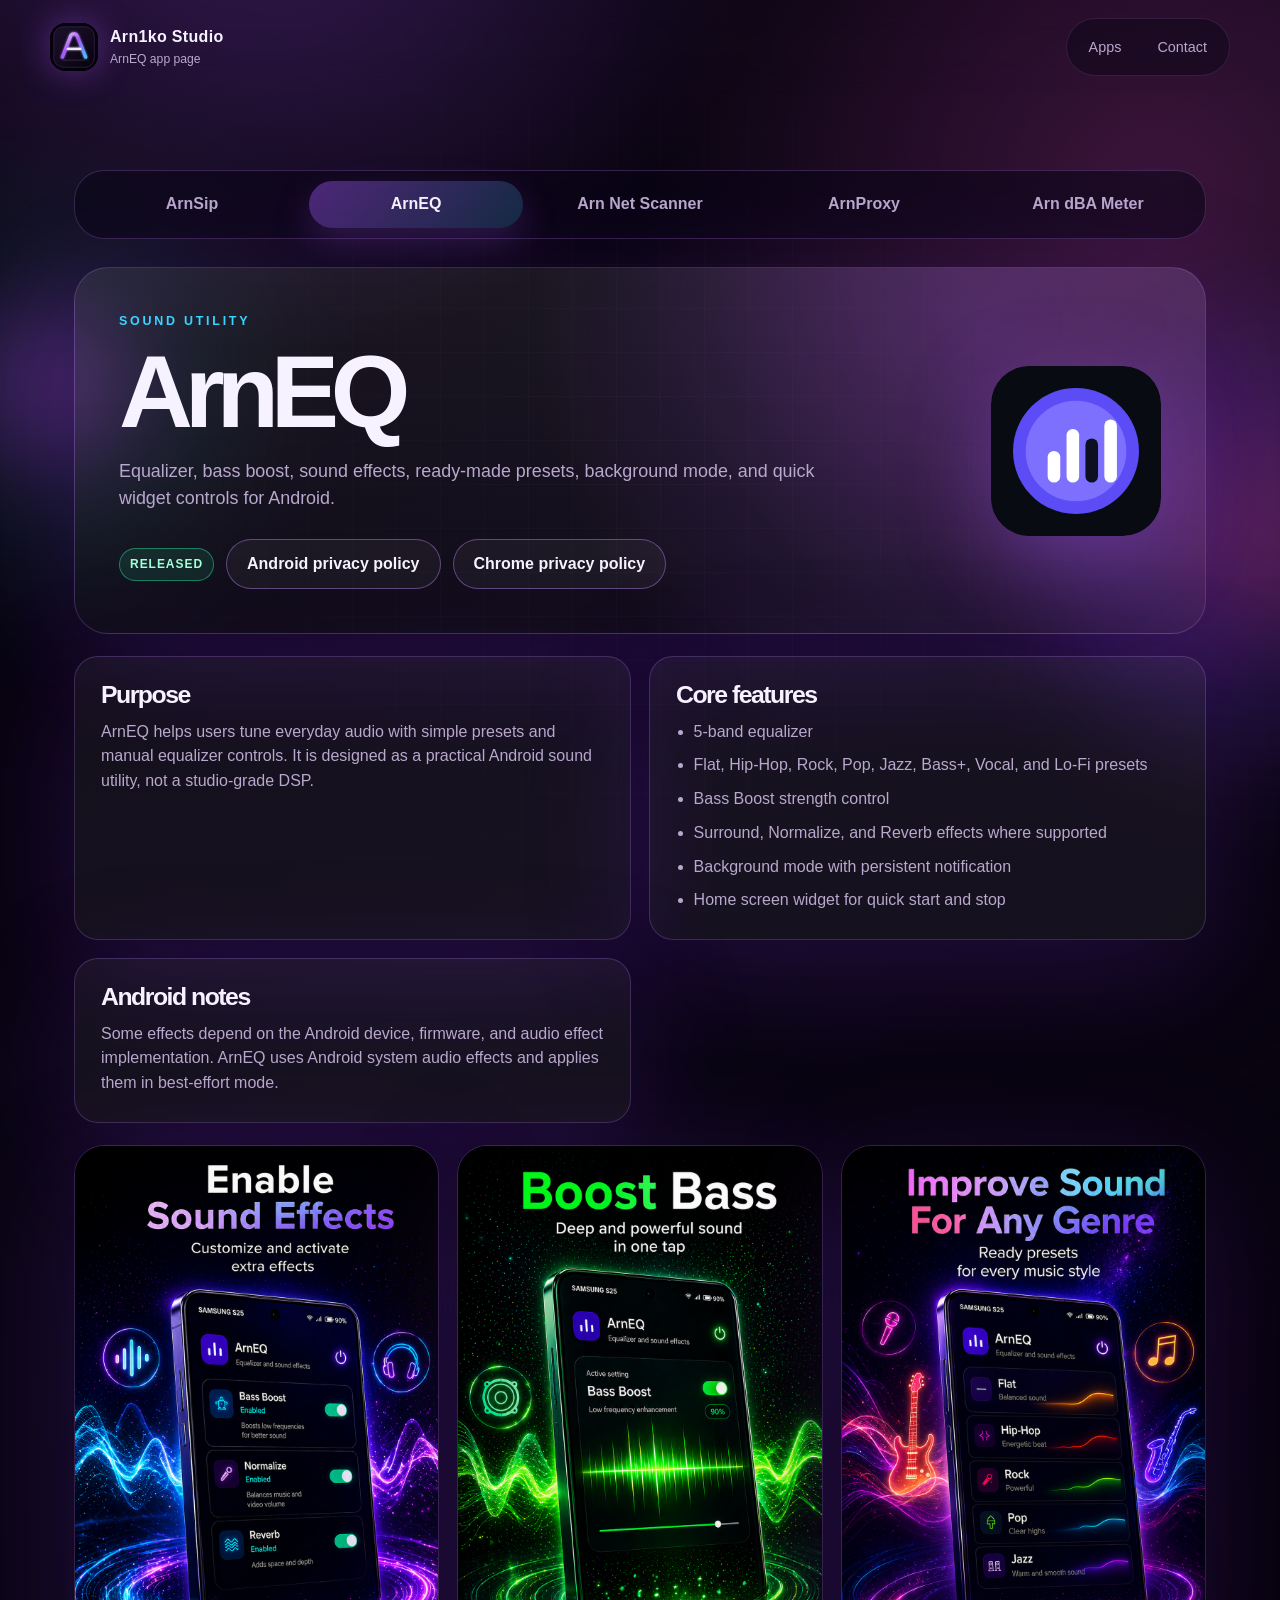
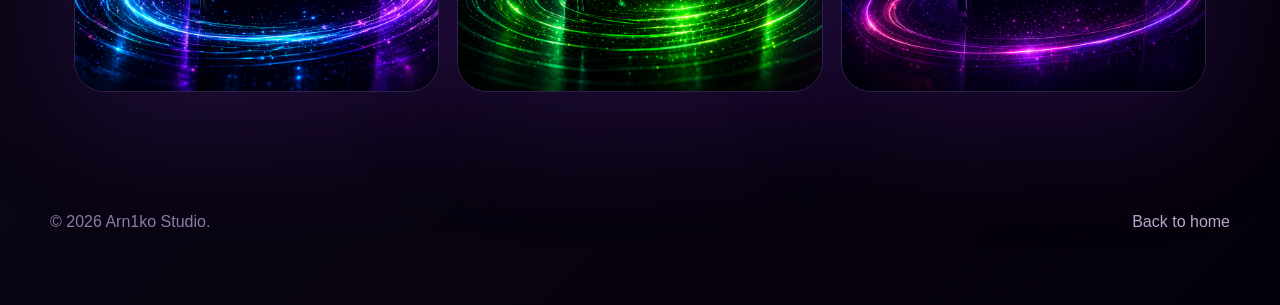
==== commit 4d6283ed: "Add ArnSip app page and privacy policy" ====
--- a/app-arneq.html
+++ b/app-arneq.html
@@ -27,6 +27,7 @@
 
     <main class="app-page-shell">
       <nav class="app-tabs" aria-label="Application pages">
+        <a href="app-arnsip.html">ArnSip</a>
         <a class="active" href="app-arneq.html">ArnEQ</a>
         <a href="app-net-scanner.html">Arn Net Scanner</a>
         <a href="app-arnproxy.html">ArnProxy</a>
--- a/styles.css
+++ b/styles.css
@@ -828,7 +828,7 @@
 
 .app-tabs {
   display: grid;
-  grid-template-columns: repeat(4, minmax(0, 1fr));
+  grid-template-columns: repeat(5, minmax(0, 1fr));
   gap: 10px;
   margin-bottom: 28px;
   padding: 10px;
